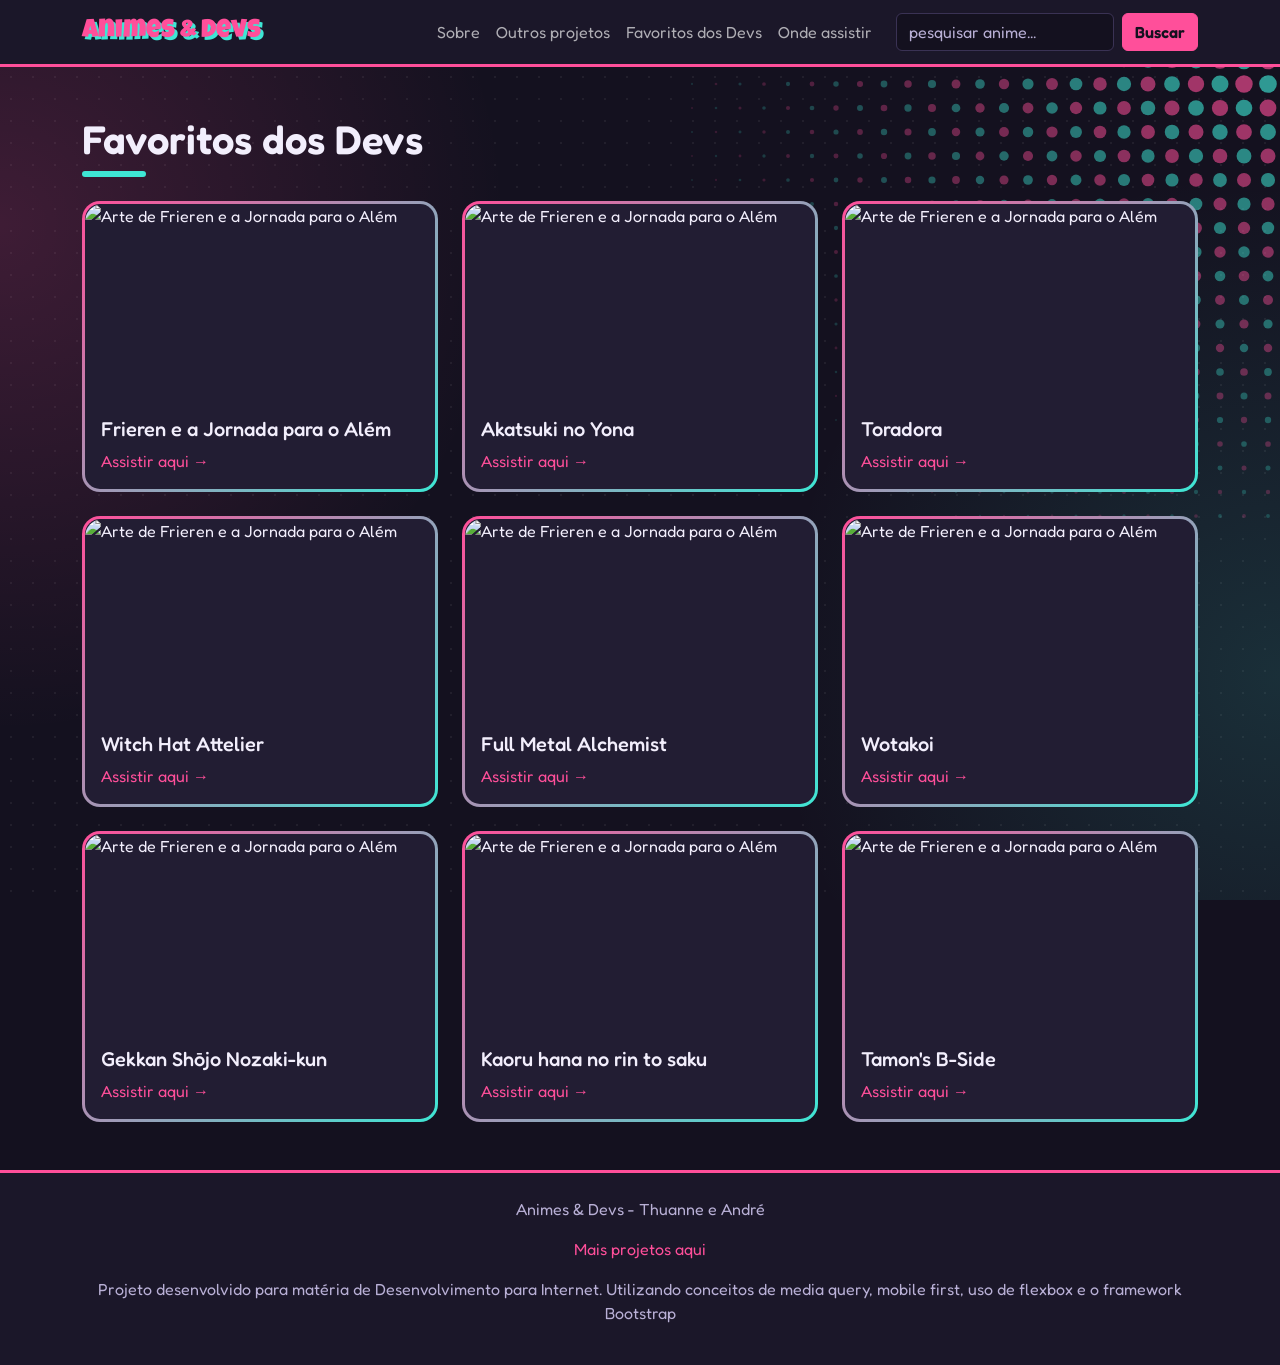
==== animes-bootstrap/favsdev.html @ dd600ca3 "Atualiza comentários e título dos cards em favsdev.html Co-Authored-By: Claude Opus 5.5 <noreply@ant" ====
<!--Projeto para aula de Desenvolvimento para internet - Confeccionado usando o bootstrap-->
<!doctype html>
<html lang="pt-BR" data-bs-theme="dark">

<head>
  <meta charset="UTF-8" />
  <meta name="viewport" content="width=device-width, initial-scale=1.0" />
  <link rel="stylesheet" href="vendor/bootstrap.min.css">
  <link rel="preconnect" href="https://fonts.googleapis.com">
  <link rel="preconnect" href="https://fonts.gstatic.com" crossorigin>
  <link href="https://fonts.googleapis.com/css2?family=Fredoka:wght@400;600&family=Luckiest+Guy&display=swap"
    rel="stylesheet">
  <link rel="stylesheet" href="style.css">
  <title>Guia de Animes</title> <!--Aparece na guia do navegador-->
</head>

<body><!--Elemento pai-->
  <header><!--filho do body, pai do nav-->
    <nav class="navbar navbar-expand-lg" aria-label="Navegação principal">
      <!--Menu de navegação entre as páginas, configurado pelo bootstrap-->
      <div class="container">

        <a class="navbar-brand" href="index.html">Animes & Devs</a>
        <!--Nome do site, funciona também como link para o inicio da página-->

        <!--Botão ☰ que abre e fecha o menu no celular (some a partir de 992px) - Mobile first-->
        <button class="navbar-toggler" type="button" data-bs-toggle="collapse" data-bs-target="#menuPrincipal"
          aria-controls="menuPrincipal" aria-expanded="false" aria-label="Abrir ou fechar menu">
          <span class="navbar-toggler-icon"></span>
        </button>

        <!--Tudo aqui dentro abre e fecha com o botão ☰-->
        <div class="collapse navbar-collapse" id="menuPrincipal">
          <ul class="navbar-nav ms-auto">
            <!--Sobre o projeto, nome dos autores, links com botões que direcionam para o github-->
            <li class="nav-item"><a class="nav-link" href="sobre.html">Sobre</a></li>
            <!--Página com caixas contendo os projetos anteriores executados nas aulas do professor Felipe-->
            <li class="nav-item"><a class="nav-link" href="outros-projetos.html">Outros projetos</a></li>
            <!--Uma aba com indicações de anime, não necessariamente da temporada-->
            <li class="nav-item"><a class="nav-link" href="favsdev.html">Favoritos dos Devs</a></li>
            <!--Uma página com mais informações e links de onde assistir como por exemplo netflix e crunchyroll-->
            <li class="nav-item"><a class="nav-link" href="ondeassistir.html">Onde assistir</a></li>
          </ul>

          <!--Barra de pesquisa: leva para animestemp.html?pesquisar=texto digitado. Método de pesquisa será implementado em JS-->
          <form class="d-flex ms-lg-3" action="index.html" method="get" role="search">
            <label for="pesquisar" class="visually-hidden">Pesquisar</label>
            <input class="form-control me-2" type="search" id="pesquisar" name="pesquisar"
              placeholder="pesquisar anime...">
            <button class="btn btn-primary" type="submit">Buscar</button>
          </form>
        </div>
      </div>
    </nav>
  </header>
    <main class="conteudo container pt-5">
  <section class="mb-5">
    <h1 class="titulo-secao">Favoritos dos Devs</h1>

    <div class="row g-4">

      <!--Card: Frieren-->
      <div class="col-12 col-md-6 col-lg-4">
        <article class="card h-100">
          <img src="https://otempo.scene7.com/is/image/sempreeditora/critica-3-episodio-de-frieren-desafia-o-shonen-tradicional?qlt=90&ts=1769894553359&dpr=off" class="card-img-top" alt="Arte de Frieren e a Jornada para o Além">
          <div class="card-body d-flex flex-column">
            <h2 class="card-title h5">Frieren e a Jornada para o Além</h2>
            <a href="https://www.crunchyroll.com/pt-br/series/GG5H5XQX4/frieren-beyond-journeys-end" class="text-decoration-none mt-auto" target="_blank" rel="noopener">
              Assistir aqui<span class="visually-hidden"> Frieren</span> →
            </a>
          </div>
        </article>
      </div>

      <!--fim do card-->
      
      <!--Card: Akatsuki no Yona-->
      <div class="col-12 col-md-6 col-lg-4">
        <article class="card h-100">
          <img src="https://m.media-amazon.com/images/S/pv-target-images/dcb727b9393969200458bb360c7d706560b28924c38a748a7e9815a1a468fd66._SX1080_FMjpg_.jpg" class="card-img-top" alt="Arte de Frieren e a Jornada para o Além">
          <div class="card-body d-flex flex-column">
            <h2 class="card-title h5">Akatsuki no Yona</h2>
            <a href="https://www.crunchyroll.com/pt-br/series/G6VN35J7R/yona-of-the-dawn" class="text-decoration-none mt-auto" target="_blank" rel="noopener">
              Assistir aqui<span class="visually-hidden">Akatsuki no Yona</span> →
            </a>
          </div>
        </article>
      </div>

      <!--fim do card-->
      
      <!--Card: Toradora-->
      <div class="col-12 col-md-6 col-lg-4">
        <article class="card h-100">
          <img src="img/frieren.png" class="card-img-top" alt="Arte de Frieren e a Jornada para o Além">
          <div class="card-body d-flex flex-column">
            <h2 class="card-title h5">Toradora</h2>
            <a href="COLE-O-LINK-AQUI" class="text-decoration-none mt-auto" target="_blank" rel="noopener">
              Assistir aqui<span class="visually-hidden"> Toradora</span> →
            </a>
          </div>
        </article>
      </div>

      <!--fim do card-->
      
      <!--Card: WitchHat-->
      <div class="col-12 col-md-6 col-lg-4">
        <article class="card h-100">
          <img src="img/frieren.png" class="card-img-top" alt="Arte de Frieren e a Jornada para o Além">
          <div class="card-body d-flex flex-column">
            <h2 class="card-title h5">Witch Hat Attelier</h2>
            <a href="COLE-O-LINK-AQUI" class="text-decoration-none mt-auto" target="_blank" rel="noopener">
              Assistir aqui<span class="visually-hidden"> Frieren</span> →
            </a>
          </div>
        </article>
      </div>

      <!--fim do card-->
      
      <!--Card: Full metal -->
      <div class="col-12 col-md-6 col-lg-4">
        <article class="card h-100">
          <img src="img/frieren.png" class="card-img-top" alt="Arte de Frieren e a Jornada para o Além">
          <div class="card-body d-flex flex-column">
            <h2 class="card-title h5">Full Metal Alchemist</h2>
            <a href="COLE-O-LINK-AQUI" class="text-decoration-none mt-auto" target="_blank" rel="noopener">
              Assistir aqui<span class="visually-hidden"> Frieren</span> →
            </a>
          </div>
        </article>
      </div>

      <!--fim do card-->
      
      <!--Card: Wotakoi-->
      <div class="col-12 col-md-6 col-lg-4">
        <article class="card h-100">
          <img src="img/frieren.png" class="card-img-top" alt="Arte de Frieren e a Jornada para o Além">
          <div class="card-body d-flex flex-column">
            <h2 class="card-title h5">Wotakoi</h2>
            <a href="COLE-O-LINK-AQUI" class="text-decoration-none mt-auto" target="_blank" rel="noopener">
              Assistir aqui<span class="visually-hidden"> Frieren</span> →
            </a>
          </div>
        </article>
      </div>

      <!--fim do card-->
      <!--Card: Gekkan Shōjo Nozaki-kun-->
      <div class="col-12 col-md-6 col-lg-4">
        <article class="card h-100">
          <img src="img/frieren.png" class="card-img-top" alt="Arte de Frieren e a Jornada para o Além">
          <div class="card-body d-flex flex-column">
            <h2 class="card-title h5">Gekkan Shōjo Nozaki-kun</h2>
            <a href="COLE-O-LINK-AQUI" class="text-decoration-none mt-auto" target="_blank" rel="noopener">
              Assistir aqui<span class="visually-hidden"> Nozaki</span> →
            </a>
          </div>
        </article>
      </div>

      <!--fim do card-->
      <!--Card: Kaoru Hana-->
      <div class="col-12 col-md-6 col-lg-4">
        <article class="card h-100">
          <img src="img/frieren.png" class="card-img-top" alt="Arte de Frieren e a Jornada para o Além">
          <div class="card-body d-flex flex-column">
            <h2 class="card-title h5">Kaoru hana no rin to saku</h2>
            <a href="COLE-O-LINK-AQUI" class="text-decoration-none mt-auto" target="_blank" rel="noopener">
              Assistir aqui<span class="visually-hidden"> Frieren</span> →
            </a>
          </div>
        </article>
      </div>

      <!--fim do card-->
      <!--Card:Tamon's B Side-->
      <div class="col-12 col-md-6 col-lg-4">
        <article class="card h-100">
          <img src="img/frieren.png" class="card-img-top" alt="Arte de Frieren e a Jornada para o Além">
          <div class="card-body d-flex flex-column">
            <h2 class="card-title h5">Tamon's B-Side</h2>
            <a href="COLE-O-LINK-AQUI" class="text-decoration-none mt-auto" target="_blank" rel="noopener">
              Assistir aqui<span class="visually-hidden"> Frieren</span> →
            </a>
          </div>
        </article>
      </div>

      <!--fim do card-->

    </div>
  </section>
</main>
   <footer class="rodape py-4">
    <!--Elemento pai-->
    <div class="container">
      <p class="text-center">Animes & Devs - Thuanne e André</p>
      <p class="text-center"><a class="text-decoration-none" href="INSERIR GITHUB">Mais projetos aqui</a></p>
      <p class="text-center">Projeto desenvolvido para matéria de Desenvolvimento para Internet. Utilizando conceitos de
        media query, mobile
        first, uso de flexbox e o framework Bootstrap</p>
    </div>
  </footer>
  <script src="vendor/bootstrap.bundle.min.js"></script>
</body>

</html>
---- animes-bootstrap/style.css ----
/* formatação para destacar o texto do carrossel do bootstrap*/
.carousel-item::after {
  content: "";                 /* cria uma "camada" vazia por cima da imagem */
  position: absolute;          /* posicionada em relação ao slide */
  left: 0;
  right: 0;                    /* de ponta a ponta */
  bottom: 0;                   /* grudada embaixo */
  height: 60%;                 /* ocupa os 60% de baixo do slide */
  background: linear-gradient(to top, rgba(0, 0, 0, 1.2), rgba(0, 0, 0, 0));
  pointer-events: none;        /* não atrapalha clicar nas setas */
}
[data-bs-theme] .carousel { /*[data-bs-theme] - usado devido a regra de hierarquia de alteração do conteúdo ex: . (classe) # (id) <> (tag)*/
  --bs-carousel-caption-color: #fff;
  --bs-carousel-indicator-active-bg: #fff;
  --bs-carousel-control-icon-filter: none; /*tira o filtro que escurecia as setas.*/
}
.carousel-caption {
  z-index: 1;                  /* o texto fica POR CIMA do degradê */
} /* Animes for Devs - carregado DEPOIS do Bootstrap */

/* Paleta de cores do site, gosto de usar o :root pois facilita a marcação e definição de função de cada elemento da página, sem precisar ficar 
conferindo o RGB, # ou nome das cores o tempo todo. Uma ajudinha pra eu não me perder :) */
:root {
  --fundo: #14111f;          /* fundo da página */
  --texto: #f2eefc;          /* texto */
  --suave: #b9b0d6;          /* texto secundário */
  --principal: #ff4f9a;      /* rosa neon: botões, links, logo */
  --principal-hover: #ff79b4; /*muda de cor quando passa o mouse*/
  --sobre: #14111f;          /* texto em cima do rosa */
  --destaque: #3ee6d4;       /* ciano: detalhes */
  --cartao: #221d33;         /* fundo dos cards */
  --borda: #3a3254;
  --barra: #1b1729;          /* menu e rodapé */
}

/* Aqui - Ensinar o Bootstrap a usar as cores da paleta definida no :root - Isso aqui foi um truquezinho que o claude ensinou =B */
[data-bs-theme] {
  --bs-body-bg: var(--fundo);
  --bs-body-color: var(--texto);
  --bs-secondary-color: var(--suave);
  --bs-link-color: var(--principal);
  --bs-link-hover-color: var(--principal-hover);
  --bs-border-color: var(--borda);
  --bs-link-color-rgb: 255, 79, 154;         
  --bs-link-hover-color-rgb: 255, 121, 180;  
}
/*Define as cores dos botões do site. Que tal um pouquinho de rosa neon? */
.btn-primary {
  --bs-btn-bg: var(--principal);                    /* fundo */
  --bs-btn-border-color: var(--principal);          /* borda */
  --bs-btn-color: var(--sobre);                     /* texto */
  --bs-btn-hover-bg: var(--principal-hover);        /* fundo com o mouse em cima */
  --bs-btn-hover-border-color: var(--principal-hover);
  --bs-btn-hover-color: var(--sobre);
  --bs-btn-active-bg: var(--principal-hover);       /* fundo no momento do clique */
  --bs-btn-active-border-color: var(--principal-hover);
  --bs-btn-active-color: var(--sobre);
  font-weight: 600;                                 /* texto um pouco mais grosso */
}
/* Menu: fundo um pouco diferente da página + linha rosa embaixo - Acho legal deixar o site com uma aparência mais "Cyberpunk 2077" */
.navbar {
  background-color: var(--barra);
  border-bottom: 3px solid var(--principal);
  --bs-navbar-brand-color: var(--principal);          /* logo rosa */
  --bs-navbar-brand-hover-color: var(--principal-hover); /* rosa mais claro no hover */
  --bs-navbar-hover-color: var(--principal);   /* links do menu ficam rosa no hover, antes estava branco e eu acho que assim fica mais bonito */
}
/* Link da página atual no menu */
.navbar .nav-link.active {
  color: var(--principal);
  text-decoration: underline;
  text-underline-offset: 6px;      /* afasta o sublinhado do texto */
  text-decoration-thickness: 3px;  /* sublinhado mais grosso */
}
.carousel-item img {
  border-radius: 40px;
}
/* Cards: borda em degradê rosa → ciano */
.card {
  --bs-card-border-radius: 18px;
  --bs-card-inner-border-radius: 18px;
  border: 3px solid transparent;           /* borda invisível: o degradê aparece por trás dela */
  background:
    linear-gradient(var(--cartao), var(--cartao)) padding-box,                /* 1ª camada: o miolo roxo */
    linear-gradient(135deg, var(--principal), var(--destaque)) border-box;    /* 2ª camada: o degradê */
  overflow: hidden;
    transition: transform 0.2s ease, box-shadow 0.2s ease;  /* Isso aqui vai gerar uma animação nos cards. A mudança acontece em 0,2s, suave, mas divertido
    Sem o transition a mudança é quase instantânea, não fica tão legal. */
}
.card:hover { /*Aqui entra a animação ao passar o mouse em cima*/
  transform: translateY(-6px);                     /* move 6px para cima */
  box-shadow: 0 12px 0 -4px var(--destaque);       /* sombra sólida, estilo cartoon */
}
/* Títulos das seções: Fredoka mais grossa + risquinho ciano embaixo - Usado no H2 */
.titulo-secao {
  font-weight: 600;
  margin-bottom: 1.5rem;
}
.titulo-secao::after {
  content: "";                   
  display: block;                
  width: 64px;
  height: 6px;
  border-radius: 3px;            
  background-color: var(--destaque);
  margin-top: 8px;            
}
/* Retícula de bolinhas rosa e ciano no canto superior direito da tela */
body::before {
  content: "";                  
  position: absolute;
  top: 0;
  right: 0;                     /* Deixa a imagem presa no canto de cima, à direita*/
  width: 600px;
  max-width: 85vw;              /* no máximo 85% da largura da tela. Já ajustado para outros tamanhos */
  aspect-ratio: 600 / 520;      /* mesma proporção da imagem */
  background: url("img/bolinhas.svg") top right / contain no-repeat;
  z-index: -1;                  /* fica ATRÁS do conteúdo */
  pointer-events: none;         /* não atrapalha cliques */
}
body {
  font-family: "Fredoka", sans-serif;
  /*Pra deixar o fundo mais animado/bonito, e não ficar espaço morto/sobrando dos lados*/
    background-image:
    radial-gradient(circle at 0% 25%, rgba(255, 79, 154, 0.18), transparent 35%),   /* brilho rosa, esquerda */
    radial-gradient(circle at 100% 75%, rgba(62, 230, 212, 0.14), transparent 35%), /* brilho ciano, direita */
    radial-gradient(rgba(255, 255, 255, 0.06) 1px, transparent 1px);                /* pontinhos */
  background-size: auto, auto, 22px 22px;   /* os pontinhos se repetem a cada 22px */
  background-attachment: fixed;             /* o fundo fica parado enquanto a página rola */
}

.navbar-brand {
  font-family: "Luckiest Guy", cursive;
  font-size: 1.6rem;
  text-shadow: 3px 3px 0 var(--destaque);   /* sombra: 3px pra direita, 3px pra baixo, sem desfoque. Deixa um contorno azul no rosa pra destacar o texto*/
}

.card-img-top { /*Deixa todas as imagens dos cards com o mesmo tamanho, evita desconfigurações e mantém a estética mais bonita*/
  aspect-ratio: 16 / 9;    /* formato de tela de TV/vídeo */
  object-fit: cover;       /* preenche o espaço cortando as sobras, em vez de esticar */
  transition: filter 0.3s ease;   /*para adicionar um fade ao passar o mouse pela imagem dos cards*/
}
.card:hover .card-img-top {
  filter: brightness(0.6);           /* mexer no 0.6 aumenta ou diminui o fade*/
}
.rodape {
  background-color: var(--barra);
  border-top: 3px solid var(--principal);
  color: var(--suave);             
  position: relative;
}

/* Mascote em pé sobre a linha rosa do rodapé */
.mascote {
  position: absolute;     /* posicionada em relação ao rodapé */
  bottom: 100%;           /* a base dela fica no topo do rodapé = em cima da linha */
  right: 3%;              /* no canto direito */
  width: 110px;           /* tamanho no celular */
  margin-bottom: -2px;    /* encosta os pés na linha */
  pointer-events: none;   /* não atrapalha clicar no que estiver atrás dela */
}
/* Posteres da pagina animestemp*/
.card-poster .card-img-top {
  aspect-ratio: 2 / 3;
}
/* Caixa escura e translúcida que fica atrás do sobre, melhora a visualização do texto */
.caixa-texto {
  background-color: rgba(20, 17, 31, 0.85);   /* o roxo do fundo com 85% de opacidade */
  border: 2px solid var(--borda);
  border-radius: 18px;
  padding: 2rem;
}
/* Um pouco maior a partir do notebook */
@media (min-width: 992px) {
  .mascote {
    width: 160px;
  }
}
@media (min-width:777px){
  .mascote{
    width: 200px;
  }
}

/* Pensando em acessibilidade e enjoo de movimento, por exemplo, vamos adicionar uma regra que tira o movimento dos cards pra quem quiser selecionar
essa opção,ok?*/
@media (prefers-reduced-motion: reduce) {
  .card {
    transition: none;
  }
  .card:hover {
    transform: none;
  }
}
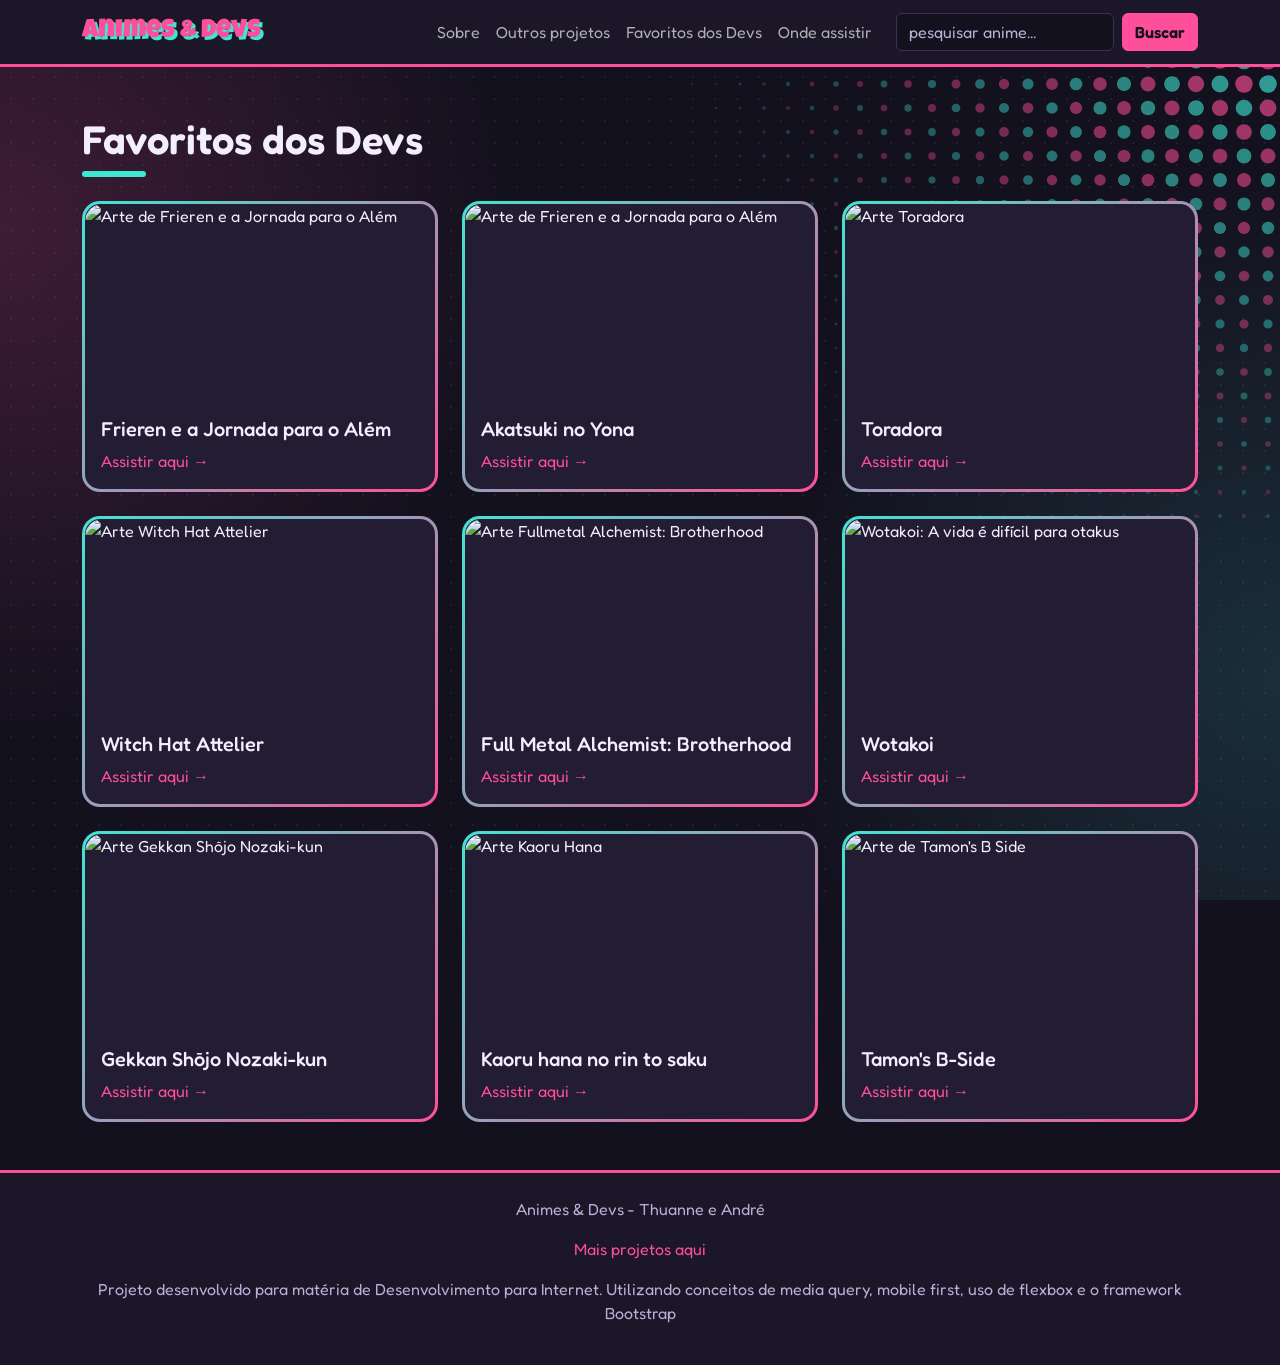
==== commit 1781331d: "Novo updates" ====
--- a/animes-bootstrap/favsdev.html
+++ b/animes-bootstrap/favsdev.html
@@ -62,7 +62,7 @@
       <!--Card: Frieren-->
       <div class="col-12 col-md-6 col-lg-4">
         <article class="card h-100">
-          <img src="https://otempo.scene7.com/is/image/sempreeditora/critica-3-episodio-de-frieren-desafia-o-shonen-tradicional?qlt=90&ts=1769894553359&dpr=off" class="card-img-top" alt="Arte de Frieren e a Jornada para o Além">
+          <img src="https://image-cdn.hypb.st/https%3A%2F%2Fbr.hypebeast.com%2Ffiles%2F2025%2F10%2Ffrieren-beyond-journeys-end-manga-goes-on-indefinite-hiatus-news-000a.jpg?w=960&cbr=1&q=90&fit=max" class="card-img-top" alt="Arte de Frieren e a Jornada para o Além">
           <div class="card-body d-flex flex-column">
             <h2 class="card-title h5">Frieren e a Jornada para o Além</h2>
             <a href="https://www.crunchyroll.com/pt-br/series/GG5H5XQX4/frieren-beyond-journeys-end" class="text-decoration-none mt-auto" target="_blank" rel="noopener">
@@ -92,10 +92,10 @@
       <!--Card: Toradora-->
       <div class="col-12 col-md-6 col-lg-4">
         <article class="card h-100">
-          <img src="img/frieren.png" class="card-img-top" alt="Arte de Frieren e a Jornada para o Além">
+          <img src="https://gqcanimes.com.br/wp-content/uploads/2020/08/Toradora-GQCA-Nertflix-cp.jpg" class="card-img-top" alt="Arte Toradora">
           <div class="card-body d-flex flex-column">
             <h2 class="card-title h5">Toradora</h2>
-            <a href="COLE-O-LINK-AQUI" class="text-decoration-none mt-auto" target="_blank" rel="noopener">
+            <a href="https://www.crunchyroll.com/pt-br/series/G6P8PXJW6/toradora?srsltid=AYCX9vKIbl9LyN55thsuSPx4w0XpiAu9jRW9GN28NThRRj61q-tba977" class="text-decoration-none mt-auto" target="_blank" rel="noopener">
               Assistir aqui<span class="visually-hidden"> Toradora</span> →
             </a>
           </div>
@@ -107,11 +107,11 @@
       <!--Card: WitchHat-->
       <div class="col-12 col-md-6 col-lg-4">
         <article class="card h-100">
-          <img src="img/frieren.png" class="card-img-top" alt="Arte de Frieren e a Jornada para o Além">
+          <img src="https://images.immediate.co.uk/production/volatile/sites/3/2026/04/Witch-Hat-Atelier1x13000x3000KV-1-493c667-e1775043602119.png?quality=90&resize=980,654" class="card-img-top" alt="Arte Witch Hat Attelier">
           <div class="card-body d-flex flex-column">
             <h2 class="card-title h5">Witch Hat Attelier</h2>
-            <a href="COLE-O-LINK-AQUI" class="text-decoration-none mt-auto" target="_blank" rel="noopener">
-              Assistir aqui<span class="visually-hidden"> Frieren</span> →
+            <a href="https://www.crunchyroll.com/pt-br/series/GT00258001/witch-hat-atelier?srsltid=AYCX9vIG_OQfoXKW5DnLnSvovax8bVp3Cv0pRvuOd7lKSJT5aLXrLW_s" class="text-decoration-none mt-auto" target="_blank" rel="noopener">
+              Assistir aqui<span class="visually-hidden"> Witch Hat Attelier</span> →
             </a>
           </div>
         </article>
@@ -122,11 +122,11 @@
       <!--Card: Full metal -->
       <div class="col-12 col-md-6 col-lg-4">
         <article class="card h-100">
-          <img src="img/frieren.png" class="card-img-top" alt="Arte de Frieren e a Jornada para o Além">
-          <div class="card-body d-flex flex-column">
-            <h2 class="card-title h5">Full Metal Alchemist</h2>
-            <a href="COLE-O-LINK-AQUI" class="text-decoration-none mt-auto" target="_blank" rel="noopener">
-              Assistir aqui<span class="visually-hidden"> Frieren</span> →
+          <img src="https://encrypted-tbn0.gstatic.com/images?q=tbn:ANd9GcQuDbAmgMSbL0_lzOHyE5PflyKQsov87INimiUk67iGBA&s=10" class="card-img-top" alt="Arte Fullmetal Alchemist: Brotherhood">
+          <div class="card-body d-flex flex-column">
+            <h2 class="card-title h5">Full Metal Alchemist: Brotherhood</h2>
+            <a href="https://www.crunchyroll.com/pt-br/series/GRGGPG93R/fullmetal-alchemist-brotherhood?srsltid=AYCX9vLlPSsOaSB3KXxVoKCZE26ymqByBZP3wwTsWxGPv7qIUFP6Yw06" class="text-decoration-none mt-auto" target="_blank" rel="noopener">
+              Assistir aqui<span class="visually-hidden"> Full Metal Alchemist: Brotherhood</span> →
             </a>
           </div>
         </article>
@@ -137,11 +137,11 @@
       <!--Card: Wotakoi-->
       <div class="col-12 col-md-6 col-lg-4">
         <article class="card h-100">
-          <img src="img/frieren.png" class="card-img-top" alt="Arte de Frieren e a Jornada para o Além">
+          <img src="https://encrypted-tbn0.gstatic.com/images?q=tbn:ANd9GcTQbij5y1aGI1UreVWIXMTwE7kUhP8AV1C_an3aSGIXug&s=10" class="card-img-top" alt="Wotakoi: A vida é difícil para otakus">
           <div class="card-body d-flex flex-column">
             <h2 class="card-title h5">Wotakoi</h2>
-            <a href="COLE-O-LINK-AQUI" class="text-decoration-none mt-auto" target="_blank" rel="noopener">
-              Assistir aqui<span class="visually-hidden"> Frieren</span> →
+            <a href="https://www.primevideo.com/-/pt/detail/0QBRN9H7SXXWWWPAVDSVCU0RDP" class="text-decoration-none mt-auto" target="_blank" rel="noopener">
+              Assistir aqui<span class="visually-hidden"> Wotakoi: A vida é difícil para otakus</span> →
             </a>
           </div>
         </article>
@@ -151,11 +151,11 @@
       <!--Card: Gekkan Shōjo Nozaki-kun-->
       <div class="col-12 col-md-6 col-lg-4">
         <article class="card h-100">
-          <img src="img/frieren.png" class="card-img-top" alt="Arte de Frieren e a Jornada para o Além">
+          <img src="https://encrypted-tbn0.gstatic.com/images?q=tbn:ANd9GcQpewSOlzu1K7EsJ0bbfPeJof7cUFwoyvb1WSpARipmDlVZnMxNw8rrrpoD&s=10" class="card-img-top" alt="Arte Gekkan Shōjo Nozaki-kun">
           <div class="card-body d-flex flex-column">
             <h2 class="card-title h5">Gekkan Shōjo Nozaki-kun</h2>
-            <a href="COLE-O-LINK-AQUI" class="text-decoration-none mt-auto" target="_blank" rel="noopener">
-              Assistir aqui<span class="visually-hidden"> Nozaki</span> →
+            <a href="https://www.netflix.com/br/title/80081848" class="text-decoration-none mt-auto" target="_blank" rel="noopener">
+              Assistir aqui<span class="visually-hidden"> Gekkan Shōjo Nozaki-kun</span> →
             </a>
           </div>
         </article>
@@ -165,11 +165,11 @@
       <!--Card: Kaoru Hana-->
       <div class="col-12 col-md-6 col-lg-4">
         <article class="card h-100">
-          <img src="img/frieren.png" class="card-img-top" alt="Arte de Frieren e a Jornada para o Além">
+          <img src="https://blackcompany.com.br/wp-content/uploads/2026/01/kaoru-hana-wa-rin-to-saku-estreia-julho.jpg" class="card-img-top" alt="Arte Kaoru Hana">
           <div class="card-body d-flex flex-column">
             <h2 class="card-title h5">Kaoru hana no rin to saku</h2>
-            <a href="COLE-O-LINK-AQUI" class="text-decoration-none mt-auto" target="_blank" rel="noopener">
-              Assistir aqui<span class="visually-hidden"> Frieren</span> →
+            <a href="https://www.netflix.com/br/title/82024665" class="text-decoration-none mt-auto" target="_blank" rel="noopener">
+              Assistir aqui<span class="visually-hidden"> Kaoru hana no rin to saku</span> →
             </a>
           </div>
         </article>
@@ -179,11 +179,11 @@
       <!--Card:Tamon's B Side-->
       <div class="col-12 col-md-6 col-lg-4">
         <article class="card h-100">
-          <img src="img/frieren.png" class="card-img-top" alt="Arte de Frieren e a Jornada para o Além">
+          <img src="https://foradoplastico.com.br/wp-content/uploads/2026/03/Tamons-B-Sideanunciopanini202666-1024x410.webp" class="card-img-top" alt="Arte de Tamon's B Side">
           <div class="card-body d-flex flex-column">
             <h2 class="card-title h5">Tamon's B-Side</h2>
-            <a href="COLE-O-LINK-AQUI" class="text-decoration-none mt-auto" target="_blank" rel="noopener">
-              Assistir aqui<span class="visually-hidden"> Frieren</span> →
+            <a href="https://www.primevideo.com/-/pt/detail/0NDR5IDSV88ZRDJG8NYRGDILHY" class="text-decoration-none mt-auto" target="_blank" rel="noopener">
+              Assistir aqui<span class="visually-hidden"> Tamon's B-Side</span> →
             </a>
           </div>
         </article>
--- a/animes-bootstrap/style.css
+++ b/animes-bootstrap/style.css
@@ -82,14 +82,14 @@
   border: 3px solid transparent;           /* borda invisível: o degradê aparece por trás dela */
   background:
     linear-gradient(var(--cartao), var(--cartao)) padding-box,                /* 1ª camada: o miolo roxo */
-    linear-gradient(135deg, var(--principal), var(--destaque)) border-box;    /* 2ª camada: o degradê */
+    linear-gradient(135deg, var(--destaque), var(--principal)) border-box;    /* 2ª camada: o degradê */
   overflow: hidden;
     transition: transform 0.2s ease, box-shadow 0.2s ease;  /* Isso aqui vai gerar uma animação nos cards. A mudança acontece em 0,2s, suave, mas divertido
     Sem o transition a mudança é quase instantânea, não fica tão legal. */
 }
 .card:hover { /*Aqui entra a animação ao passar o mouse em cima*/
   transform: translateY(-6px);                     /* move 6px para cima */
-  box-shadow: 0 12px 0 -4px var(--destaque);       /* sombra sólida, estilo cartoon */
+  box-shadow: 0 12px 0 -4px var(--principal);       /* sombra sólida, estilo cartoon */
 }
 /* Títulos das seções: Fredoka mais grossa + risquinho ciano embaixo - Usado no H2 */
 .titulo-secao {
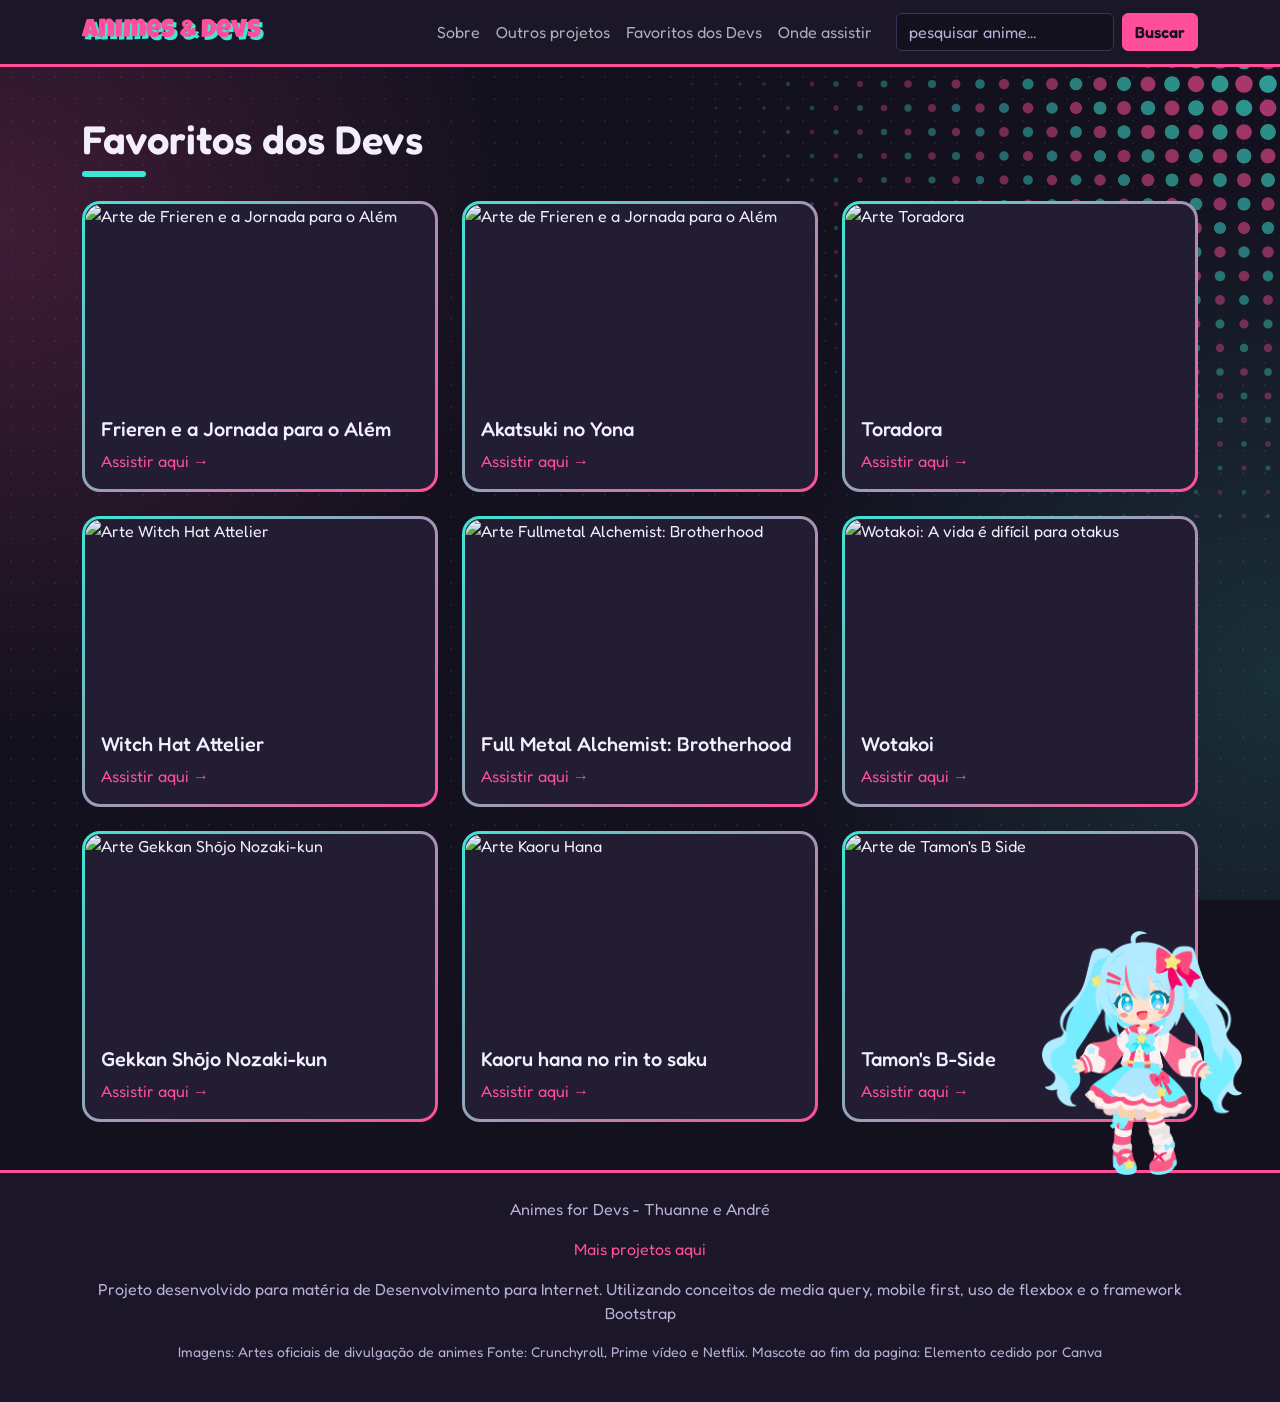
==== commit 18f9a38f: "Padroniza rodapé com mascote e créditos em todas as páginas Co-Authored-By: Claude Opus 5.5 <noreply" ====
--- a/animes-bootstrap/favsdev.html
+++ b/animes-bootstrap/favsdev.html
@@ -194,15 +194,23 @@
     </div>
   </section>
 </main>
-   <footer class="rodape py-4">
-    <!--Elemento pai-->
-    <div class="container">
-      <p class="text-center">Animes & Devs - Thuanne e André</p>
-      <p class="text-center"><a class="text-decoration-none" href="INSERIR GITHUB">Mais projetos aqui</a></p>
-      <p class="text-center">Projeto desenvolvido para matéria de Desenvolvimento para Internet. Utilizando conceitos de
-        media query, mobile
-        first, uso de flexbox e o framework Bootstrap</p>
-    </div>
+   <footer class="rodape py-4"> <!--Elemento pai-->
+    <!--Mascote decorativa, em pé sobre a linha rosa-->
+    <img class="mascote" src="img/mascote.png" alt="">
+    <div class="container text-center">
+      <div class="container">
+        <p class="text-center">Animes for Devs - Thuanne e André</p>
+        <p class="text-center"><a class="text-decoration-none" href="INSERIR GITHUB">Mais projetos aqui</a></p>
+        <p class="text-center">Projeto desenvolvido para matéria de Desenvolvimento para Internet. Utilizando conceitos
+          de
+          media query, mobile
+          first, uso de flexbox e o framework Bootstrap</p>
+          <p class="small">
+            Imagens: Artes oficiais de divulgação de animes
+            Fonte: Crunchyroll, Prime vídeo e Netflix. 
+            Mascote ao fim da pagina: Elemento cedido por Canva
+          </p>
+      </div>
   </footer>
   <script src="vendor/bootstrap.bundle.min.js"></script>
 </body>
--- a/animes-bootstrap/style.css
+++ b/animes-bootstrap/style.css
@@ -75,6 +75,8 @@
 .carousel-item img {
   border-radius: 40px;
 }
+/* Quando clicar no botão de destaques, este ao invés de rolar de uma vez, vai fazer uma transição suave*/
+html { scroll-behavior: smooth; }
 /* Cards: borda em degradê rosa → ciano */
 .card {
   --bs-card-border-radius: 18px;
@@ -143,6 +145,11 @@
 .card:hover .card-img-top {
   filter: brightness(0.6);           /* mexer no 0.6 aumenta ou diminui o fade*/
 }
+.accordion {
+  --bs-accordion-active-bg: var(--cartao);        /* fundo da pergunta aberta: roxo, como os cards */
+  --bs-accordion-active-color: var(--principal);  /* texto da pergunta aberta: rosa */
+}
+.email-color { color: var(--principal)}
 .rodape {
   background-color: var(--barra);
   border-top: 3px solid var(--principal);
@@ -188,6 +195,9 @@
   .card {
     transition: none;
   }
+  html { 
+    scroll-behavior: auto; 
+  }
   .card:hover {
     transform: none;
   }
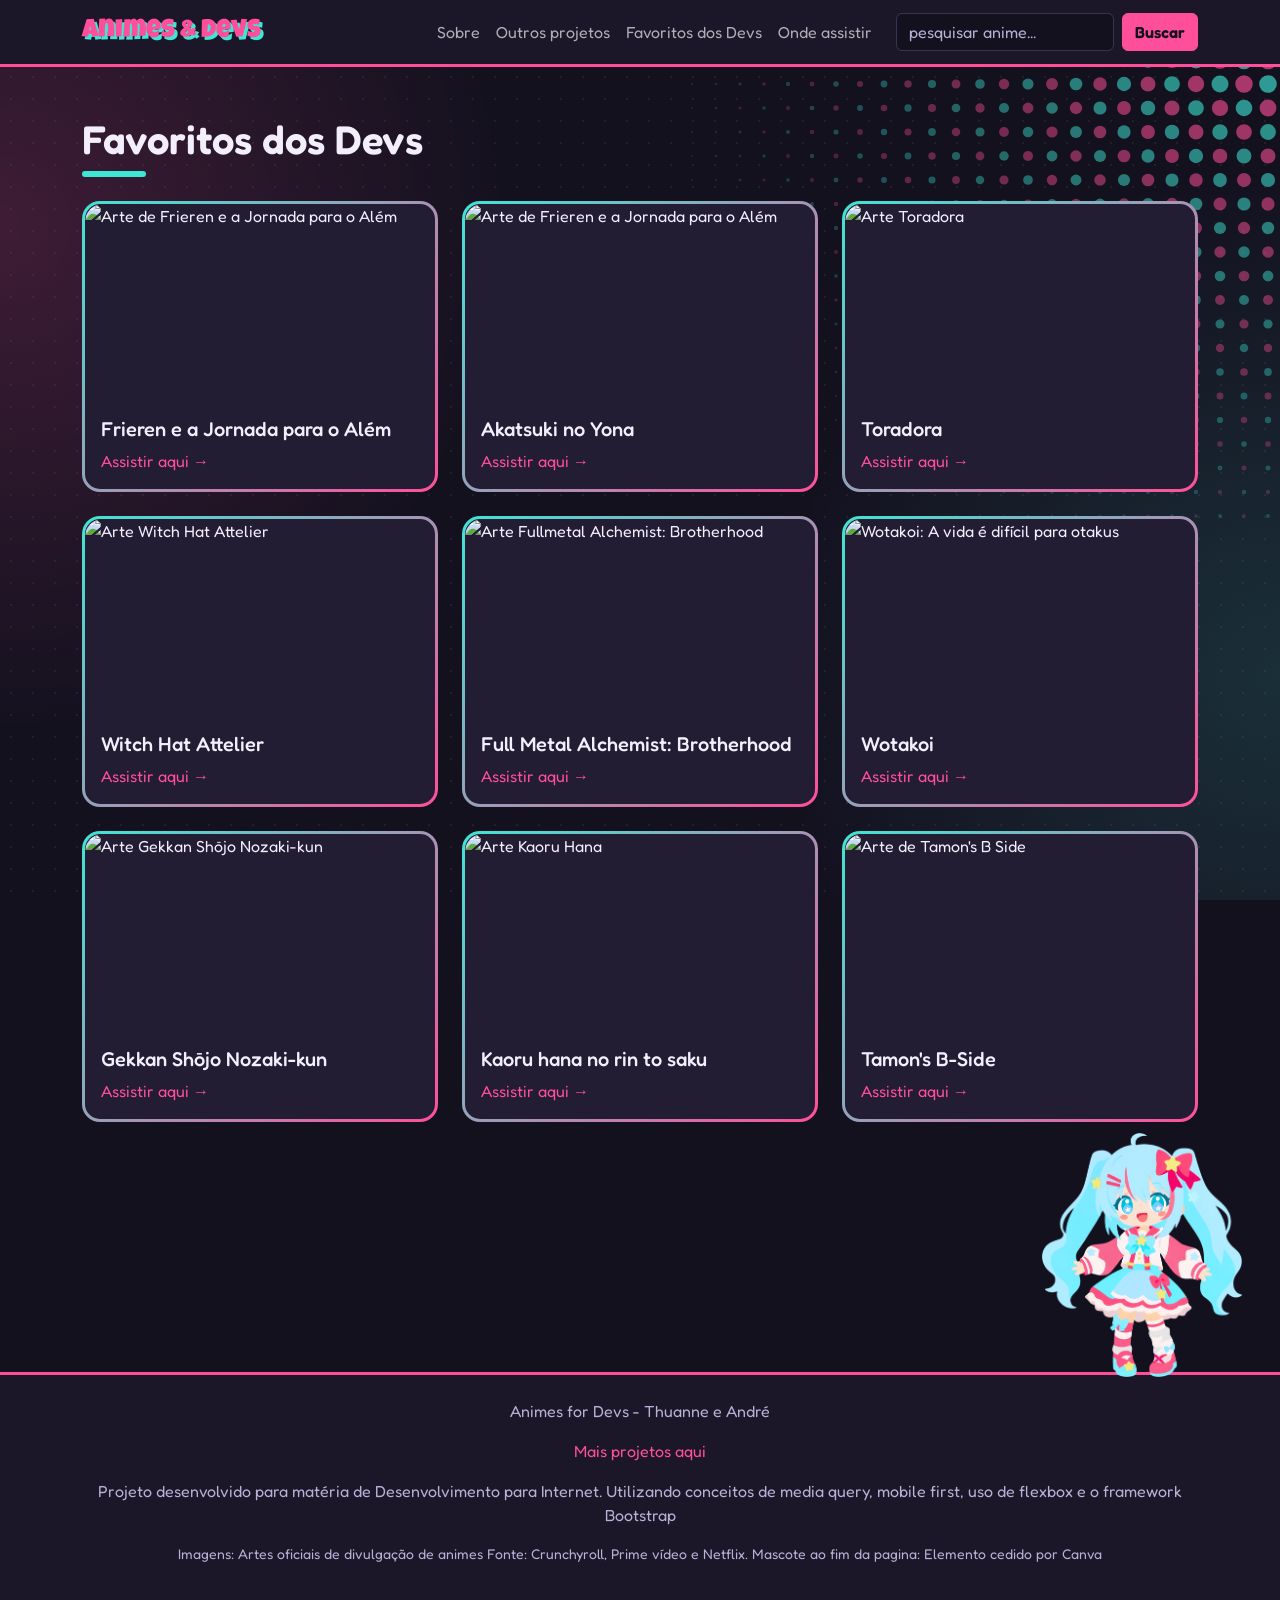
==== commit c57813d0: "Adiciona aviso temporário na barra de pesquisa A busca ainda não está implementada, então o formulár" ====
--- a/animes-bootstrap/favsdev.html
+++ b/animes-bootstrap/favsdev.html
@@ -42,12 +42,12 @@
             <li class="nav-item"><a class="nav-link" href="ondeassistir.html">Onde assistir</a></li>
           </ul>
 
-          <!--Barra de pesquisa: leva para animestemp.html?pesquisar=texto digitado. Método de pesquisa será implementado em JS-->
-          <form class="d-flex ms-lg-3" action="index.html" method="get" role="search">
+          <!--Barra de pesquisa: Ainda não está funcionando, precisa de um pouco mais de JS que ainda não sei...-->
+          <form class="d-flex ms-lg-3" action="index.html" method="get" role="search" onsubmit="return avisoBusca()">
             <label for="pesquisar" class="visually-hidden">Pesquisar</label>
             <input class="form-control me-2" type="search" id="pesquisar" name="pesquisar"
               placeholder="pesquisar anime...">
-            <button class="btn btn-primary" type="submit">Buscar</button>
+            <button class="btn btn-primary" type="submit" id="pesquisarcont">Buscar</button>
           </form>
         </div>
       </div>
@@ -211,7 +211,9 @@
             Mascote ao fim da pagina: Elemento cedido por Canva
           </p>
       </div>
+    </div>
   </footer>
+   <script src="script.js"></script>
   <script src="vendor/bootstrap.bundle.min.js"></script>
 </body>
 
--- a/animes-bootstrap/style.css
+++ b/animes-bootstrap/style.css
@@ -155,6 +155,10 @@
   border-top: 3px solid var(--principal);
   color: var(--suave);             
   position: relative;
+  /* A mascote fica ACIMA do rodapé com position absolute, então ela não ocupa espaço.
+  Esse margin-top reserva a altura dela (imagem 409x500, altura = largura x 1,22)
+  pra ela não ficar por cima do conteúdo da página. */
+  margin-top: 140px;
 }
 
 /* Mascote em pé sobre a linha rosa do rodapé */
@@ -177,15 +181,23 @@
   border-radius: 18px;
   padding: 2rem;
 }
+/* Mascote cresce com a tela. A ordem importa: do menor min-width pro maior,
+senão a regra de baixo sobrescreve a de cima. */
+@media (min-width: 777px) {
+  .mascote {
+    width: 160px;
+  }
+  .rodape {
+    margin-top: 200px;
+  }
+}
 /* Um pouco maior a partir do notebook */
 @media (min-width: 992px) {
   .mascote {
-    width: 160px;
-  }
-}
-@media (min-width:777px){
-  .mascote{
     width: 200px;
+  }
+  .rodape {
+    margin-top: 250px;
   }
 }
 
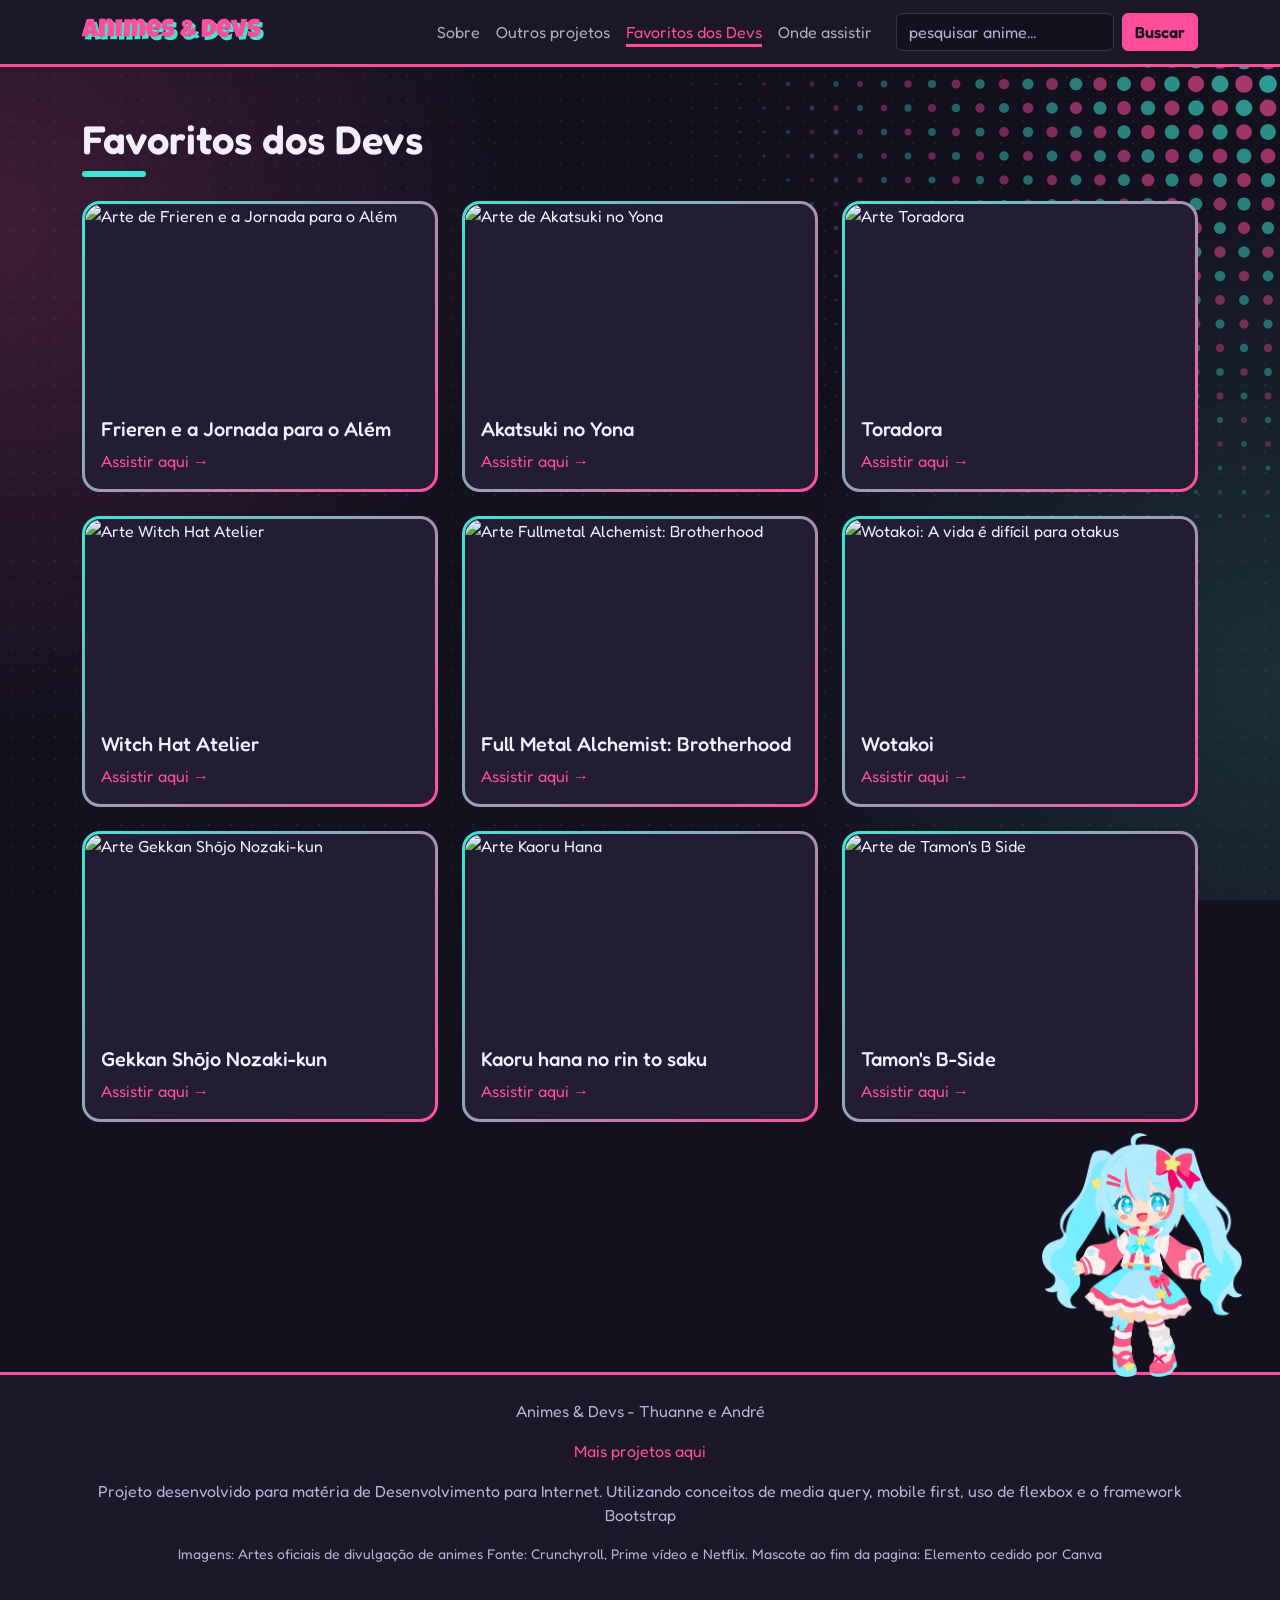
==== commit 29d51c0d: "Renomeia o site para Animes & Devs e completa a página Sobre - Atualiza título e rodapé de todas as " ====
--- a/animes-bootstrap/favsdev.html
+++ b/animes-bootstrap/favsdev.html
@@ -11,7 +11,7 @@
   <link href="https://fonts.googleapis.com/css2?family=Fredoka:wght@400;600&family=Luckiest+Guy&display=swap"
     rel="stylesheet">
   <link rel="stylesheet" href="style.css">
-  <title>Guia de Animes</title> <!--Aparece na guia do navegador-->
+  <title>Animes & Devs</title> <!--Aparece na guia do navegador-->
 </head>
 
 <body><!--Elemento pai-->
@@ -37,7 +37,7 @@
             <!--Página com caixas contendo os projetos anteriores executados nas aulas do professor Felipe-->
             <li class="nav-item"><a class="nav-link" href="outros-projetos.html">Outros projetos</a></li>
             <!--Uma aba com indicações de anime, não necessariamente da temporada-->
-            <li class="nav-item"><a class="nav-link" href="favsdev.html">Favoritos dos Devs</a></li>
+            <li class="nav-item"><a class="nav-link active" href="favsdev.html" aria-current="page">Favoritos dos Devs</a></li>
             <!--Uma página com mais informações e links de onde assistir como por exemplo netflix e crunchyroll-->
             <li class="nav-item"><a class="nav-link" href="ondeassistir.html">Onde assistir</a></li>
           </ul>
@@ -77,7 +77,7 @@
       <!--Card: Akatsuki no Yona-->
       <div class="col-12 col-md-6 col-lg-4">
         <article class="card h-100">
-          <img src="https://m.media-amazon.com/images/S/pv-target-images/dcb727b9393969200458bb360c7d706560b28924c38a748a7e9815a1a468fd66._SX1080_FMjpg_.jpg" class="card-img-top" alt="Arte de Frieren e a Jornada para o Além">
+          <img src="https://m.media-amazon.com/images/S/pv-target-images/dcb727b9393969200458bb360c7d706560b28924c38a748a7e9815a1a468fd66._SX1080_FMjpg_.jpg" class="card-img-top" alt="Arte de Akatsuki no Yona">
           <div class="card-body d-flex flex-column">
             <h2 class="card-title h5">Akatsuki no Yona</h2>
             <a href="https://www.crunchyroll.com/pt-br/series/G6VN35J7R/yona-of-the-dawn" class="text-decoration-none mt-auto" target="_blank" rel="noopener">
@@ -107,11 +107,11 @@
       <!--Card: WitchHat-->
       <div class="col-12 col-md-6 col-lg-4">
         <article class="card h-100">
-          <img src="https://images.immediate.co.uk/production/volatile/sites/3/2026/04/Witch-Hat-Atelier1x13000x3000KV-1-493c667-e1775043602119.png?quality=90&resize=980,654" class="card-img-top" alt="Arte Witch Hat Attelier">
-          <div class="card-body d-flex flex-column">
-            <h2 class="card-title h5">Witch Hat Attelier</h2>
+          <img src="https://images.immediate.co.uk/production/volatile/sites/3/2026/04/Witch-Hat-Atelier1x13000x3000KV-1-493c667-e1775043602119.png?quality=90&resize=980,654" class="card-img-top" alt="Arte Witch Hat Atelier">
+          <div class="card-body d-flex flex-column">
+            <h2 class="card-title h5">Witch Hat Atelier</h2>
             <a href="https://www.crunchyroll.com/pt-br/series/GT00258001/witch-hat-atelier?srsltid=AYCX9vIG_OQfoXKW5DnLnSvovax8bVp3Cv0pRvuOd7lKSJT5aLXrLW_s" class="text-decoration-none mt-auto" target="_blank" rel="noopener">
-              Assistir aqui<span class="visually-hidden"> Witch Hat Attelier</span> →
+              Assistir aqui<span class="visually-hidden">Witch Hat Atelier</span> →
             </a>
           </div>
         </article>
@@ -198,9 +198,8 @@
     <!--Mascote decorativa, em pé sobre a linha rosa-->
     <img class="mascote" src="img/mascote.png" alt="">
     <div class="container text-center">
-      <div class="container">
-        <p class="text-center">Animes for Devs - Thuanne e André</p>
-        <p class="text-center"><a class="text-decoration-none" href="INSERIR GITHUB">Mais projetos aqui</a></p>
+        <p class="text-center">Animes & Devs - Thuanne e André</p>
+        <p class="text-center"><a class="text-decoration-none" href="https://github.com/GiftforAisaka" target="_blank" rel="noopener">Mais projetos aqui</a></p>
         <p class="text-center">Projeto desenvolvido para matéria de Desenvolvimento para Internet. Utilizando conceitos
           de
           media query, mobile
@@ -211,7 +210,6 @@
             Mascote ao fim da pagina: Elemento cedido por Canva
           </p>
       </div>
-    </div>
   </footer>
    <script src="script.js"></script>
   <script src="vendor/bootstrap.bundle.min.js"></script>
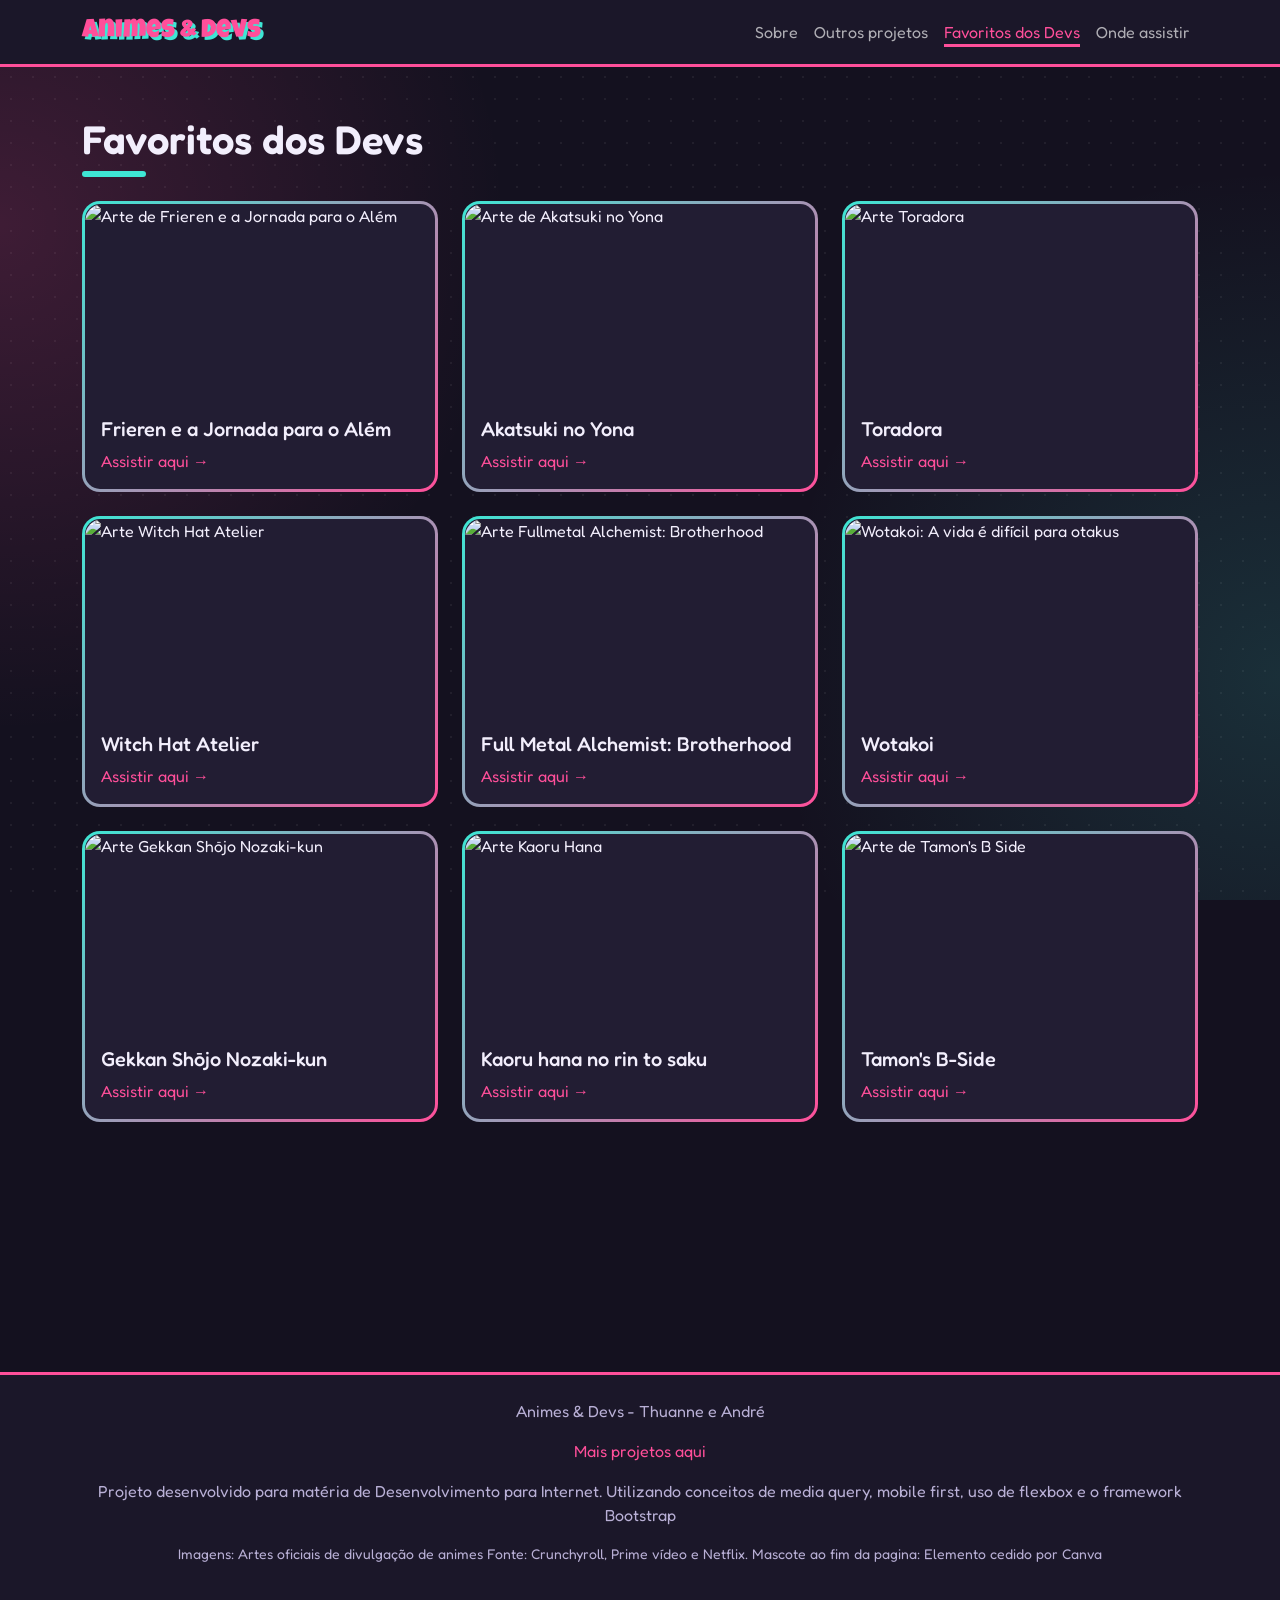
==== commit 8b7118a8: "Ajusta o site para a entrega da Aula 13 - Remove a barra de pesquisa, que ainda não funcionava, e o " ====
--- a/animes-bootstrap/favsdev.html
+++ b/animes-bootstrap/favsdev.html
@@ -10,7 +10,7 @@
   <link rel="preconnect" href="https://fonts.gstatic.com" crossorigin>
   <link href="https://fonts.googleapis.com/css2?family=Fredoka:wght@400;600&family=Luckiest+Guy&display=swap"
     rel="stylesheet">
-  <link rel="stylesheet" href="style.css">
+  <link rel="stylesheet" href="estilo.css">
   <title>Animes & Devs</title> <!--Aparece na guia do navegador-->
 </head>
 
@@ -41,14 +41,6 @@
             <!--Uma página com mais informações e links de onde assistir como por exemplo netflix e crunchyroll-->
             <li class="nav-item"><a class="nav-link" href="ondeassistir.html">Onde assistir</a></li>
           </ul>
-
-          <!--Barra de pesquisa: Ainda não está funcionando, precisa de um pouco mais de JS que ainda não sei...-->
-          <form class="d-flex ms-lg-3" action="index.html" method="get" role="search" onsubmit="return avisoBusca()">
-            <label for="pesquisar" class="visually-hidden">Pesquisar</label>
-            <input class="form-control me-2" type="search" id="pesquisar" name="pesquisar"
-              placeholder="pesquisar anime...">
-            <button class="btn btn-primary" type="submit" id="pesquisarcont">Buscar</button>
-          </form>
         </div>
       </div>
     </nav>
@@ -196,7 +188,7 @@
 </main>
    <footer class="rodape py-4"> <!--Elemento pai-->
     <!--Mascote decorativa, em pé sobre a linha rosa-->
-    <img class="mascote" src="img/mascote.png" alt="">
+    <img class="mascote" src="imagens/mascote.png" alt="">
     <div class="container text-center">
         <p class="text-center">Animes & Devs - Thuanne e André</p>
         <p class="text-center"><a class="text-decoration-none" href="https://github.com/GiftforAisaka" target="_blank" rel="noopener">Mais projetos aqui</a></p>
@@ -211,7 +203,6 @@
           </p>
       </div>
   </footer>
-   <script src="script.js"></script>
   <script src="vendor/bootstrap.bundle.min.js"></script>
 </body>
 
--- a/animes-bootstrap/estilo.css
+++ b/animes-bootstrap/estilo.css
@@ -0,0 +1,216 @@
+/* formatação para destacar o texto do carrossel do bootstrap*/
+.carousel-item::after {
+  content: "";                 /* cria uma "camada" vazia por cima da imagem */
+  position: absolute;          /* posicionada em relação ao slide */
+  left: 0;
+  right: 0;                    /* de ponta a ponta */
+  bottom: 0;                   /* grudada embaixo */
+  height: 60%;                 /* ocupa os 60% de baixo do slide */
+  background: linear-gradient(to top, rgba(0, 0, 0, 1.2), rgba(0, 0, 0, 0));
+  pointer-events: none;        /* não atrapalha clicar nas setas */
+}
+[data-bs-theme] .carousel { /*[data-bs-theme] - usado devido a regra de hierarquia de alteração do conteúdo ex: . (classe) # (id) <> (tag)*/
+  --bs-carousel-caption-color: #fff;
+  --bs-carousel-indicator-active-bg: #fff;
+  --bs-carousel-control-icon-filter: none; /*tira o filtro que escurecia as setas.*/
+}
+.carousel-caption {
+  z-index: 1;                  /* o texto fica POR CIMA do degradê */
+} /* Animes for Devs - carregado DEPOIS do Bootstrap */
+
+/* Paleta de cores do site, gosto de usar o :root pois facilita a marcação e definição de função de cada elemento da página, sem precisar ficar 
+conferindo o RGB, # ou nome das cores o tempo todo. Uma ajudinha pra eu não me perder :) */
+:root {
+  --fundo: #14111f;          /* fundo da página */
+  --texto: #f2eefc;          /* texto */
+  --suave: #b9b0d6;          /* texto secundário */
+  --principal: #ff4f9a;      /* rosa neon: botões, links, logo */
+  --principal-hover: #ff79b4; /*muda de cor quando passa o mouse*/
+  --sobre: #14111f;          /* texto em cima do rosa */
+  --destaque: #3ee6d4;       /* ciano: detalhes */
+  --cartao: #221d33;         /* fundo dos cards */
+  --borda: #3a3254;
+  --barra: #1b1729;          /* menu e rodapé */
+}
+
+/* Aqui - Ensinar o Bootstrap a usar as cores da paleta definida no :root - Isso aqui foi um truquezinho que o claude ensinou =B */
+[data-bs-theme] {
+  --bs-body-bg: var(--fundo);
+  --bs-body-color: var(--texto);
+  --bs-secondary-color: var(--suave);
+  --bs-link-color: var(--principal);
+  --bs-link-hover-color: var(--principal-hover);
+  --bs-border-color: var(--borda);
+  --bs-link-color-rgb: 255, 79, 154;         
+  --bs-link-hover-color-rgb: 255, 121, 180;  
+}
+/*Define as cores dos botões do site. Que tal um pouquinho de rosa neon? */
+.btn-primary {
+  --bs-btn-bg: var(--principal);                    /* fundo */
+  --bs-btn-border-color: var(--principal);          /* borda */
+  --bs-btn-color: var(--sobre);                     /* texto */
+  --bs-btn-hover-bg: var(--principal-hover);        /* fundo com o mouse em cima */
+  --bs-btn-hover-border-color: var(--principal-hover);
+  --bs-btn-hover-color: var(--sobre);
+  --bs-btn-active-bg: var(--principal-hover);       /* fundo no momento do clique */
+  --bs-btn-active-border-color: var(--principal-hover);
+  --bs-btn-active-color: var(--sobre);
+  font-weight: 600;                                 /* texto um pouco mais grosso */
+}
+/* Menu: fundo um pouco diferente da página + linha rosa embaixo - Acho legal deixar o site com uma aparência mais "Cyberpunk 2077" */
+.navbar {
+  background-color: var(--barra);
+  border-bottom: 3px solid var(--principal);
+  --bs-navbar-brand-color: var(--principal);          /* logo rosa */
+  --bs-navbar-brand-hover-color: var(--principal-hover); /* rosa mais claro no hover */
+  --bs-navbar-hover-color: var(--principal);   /* links do menu ficam rosa no hover, antes estava branco e eu acho que assim fica mais bonito */
+}
+/* Link da página atual no menu */
+.navbar .nav-link.active {
+  color: var(--principal);
+  text-decoration: underline;
+  text-underline-offset: 6px;      /* afasta o sublinhado do texto */
+  text-decoration-thickness: 3px;  /* sublinhado mais grosso */
+}
+.carousel-item img {
+  border-radius: 40px;
+}
+/* Quando clicar no botão de destaques, este ao invés de rolar de uma vez, vai fazer uma transição suave*/
+html { scroll-behavior: smooth; }
+/* Cards: borda em degradê rosa → ciano */
+.card {
+  --bs-card-border-radius: 18px;
+  --bs-card-inner-border-radius: 18px;
+  border: 3px solid transparent;           /* borda invisível: o degradê aparece por trás dela */
+  background:
+    linear-gradient(var(--cartao), var(--cartao)) padding-box,                /* 1ª camada: o miolo roxo */
+    linear-gradient(135deg, var(--destaque), var(--principal)) border-box;    /* 2ª camada: o degradê */
+  overflow: hidden;
+    transition: transform 0.2s ease, box-shadow 0.2s ease;  /* Isso aqui vai gerar uma animação nos cards. A mudança acontece em 0,2s, suave, mas divertido
+    Sem o transition a mudança é quase instantânea, não fica tão legal. */
+}
+.card:hover { /*Aqui entra a animação ao passar o mouse em cima*/
+  transform: translateY(-6px);                     /* move 6px para cima */
+  box-shadow: 0 12px 0 -4px var(--principal);       /* sombra sólida, estilo cartoon */
+}
+/* Títulos das seções: Fredoka mais grossa + risquinho ciano embaixo - Usado no H2 */
+.titulo-secao {
+  font-weight: 600;
+  margin-bottom: 1.5rem;
+}
+.titulo-secao::after {
+  content: "";                   
+  display: block;                
+  width: 64px;
+  height: 6px;
+  border-radius: 3px;            
+  background-color: var(--destaque);
+  margin-top: 8px;            
+}
+/* Retícula de bolinhas rosa e ciano no canto superior direito da tela */
+body::before {
+  content: "";                  
+  position: absolute;
+  top: 0;
+  right: 0;                     /* Deixa a imagem presa no canto de cima, à direita*/
+  width: 600px;
+  max-width: 85vw;              /* no máximo 85% da largura da tela. Já ajustado para outros tamanhos */
+  aspect-ratio: 600 / 520;      /* mesma proporção da imagem */
+  background: url("imagens/bolinhas.svg") top right / contain no-repeat;
+  z-index: -1;                  /* fica ATRÁS do conteúdo */
+  pointer-events: none;         /* não atrapalha cliques */
+}
+body {
+  font-family: "Fredoka", sans-serif;
+  /*Pra deixar o fundo mais animado/bonito, e não ficar espaço morto/sobrando dos lados*/
+    background-image:
+    radial-gradient(circle at 0% 25%, rgba(255, 79, 154, 0.18), transparent 35%),   /* brilho rosa, esquerda */
+    radial-gradient(circle at 100% 75%, rgba(62, 230, 212, 0.14), transparent 35%), /* brilho ciano, direita */
+    radial-gradient(rgba(255, 255, 255, 0.06) 1px, transparent 1px);                /* pontinhos */
+  background-size: auto, auto, 22px 22px;   /* os pontinhos se repetem a cada 22px */
+  background-attachment: fixed;             /* o fundo fica parado enquanto a página rola */
+}
+
+.navbar-brand {
+  font-family: "Luckiest Guy", cursive;
+  font-size: 1.6rem;
+  text-shadow: 3px 3px 0 var(--destaque);   /* sombra: 3px pra direita, 3px pra baixo, sem desfoque. Deixa um contorno azul no rosa pra destacar o texto*/
+}
+
+.card-img-top { /*Deixa todas as imagens dos cards com o mesmo tamanho, evita desconfigurações e mantém a estética mais bonita*/
+  aspect-ratio: 16 / 9;    /* formato de tela de TV/vídeo */
+  object-fit: cover;       /* preenche o espaço cortando as sobras, em vez de esticar */
+  transition: filter 0.3s ease;   /*para adicionar um fade ao passar o mouse pela imagem dos cards*/
+}
+.card:hover .card-img-top {
+  filter: brightness(0.6);           /* mexer no 0.6 aumenta ou diminui o fade*/
+}
+.accordion {
+  --bs-accordion-active-bg: var(--cartao);        /* fundo da pergunta aberta: roxo, como os cards */
+  --bs-accordion-active-color: var(--principal);  /* texto da pergunta aberta: rosa */
+}
+.email-color { color: var(--principal)}
+.rodape {
+  background-color: var(--barra);
+  border-top: 3px solid var(--principal);
+  color: var(--suave);             
+  position: relative;
+  /* A mascote fica ACIMA do rodapé com position absolute, então ela não ocupa espaço.
+  Esse margin-top reserva a altura dela (imagem 409x500, altura = largura x 1,22)
+  pra ela não ficar por cima do conteúdo da página. */
+  margin-top: 140px;
+}
+
+/* Mascote em pé sobre a linha rosa do rodapé */
+.mascote {
+  position: absolute;     /* posicionada em relação ao rodapé */
+  bottom: 100%;           /* a base dela fica no topo do rodapé = em cima da linha */
+  right: 3%;              /* no canto direito */
+  width: 110px;           /* tamanho no celular */
+  margin-bottom: -2px;    /* encosta os pés na linha */
+  pointer-events: none;   /* não atrapalha clicar no que estiver atrás dela */
+}
+/* Posteres da pagina animestemp*/
+.card-poster .card-img-top {
+  aspect-ratio: 2 / 3;
+}
+/* Caixa escura e translúcida que fica atrás do sobre, melhora a visualização do texto */
+.caixa-texto {
+  background-color: rgba(20, 17, 31, 0.85);   /* o roxo do fundo com 85% de opacidade */
+  border: 2px solid var(--borda);
+  border-radius: 18px;
+  padding: 2rem;
+}
+/* Mascote cresce com a tela. A ordem importa: do menor min-width pro maior,
+senão a regra de baixo sobrescreve a de cima. */
+@media (min-width: 777px) {
+  .mascote {
+    width: 160px;
+  }
+  .rodape {
+    margin-top: 200px;
+  }
+}
+/* Um pouco maior a partir do notebook */
+@media (min-width: 992px) {
+  .mascote {
+    width: 200px;
+  }
+  .rodape {
+    margin-top: 250px;
+  }
+}
+
+/* Pensando em acessibilidade e enjoo de movimento, por exemplo, vamos adicionar uma regra que tira o movimento dos cards pra quem quiser selecionar
+essa opção,ok?*/
+@media (prefers-reduced-motion: reduce) {
+  .card {
+    transition: none;
+  }
+  html { 
+    scroll-behavior: auto; 
+  }
+  .card:hover {
+    transform: none;
+  }
+}
